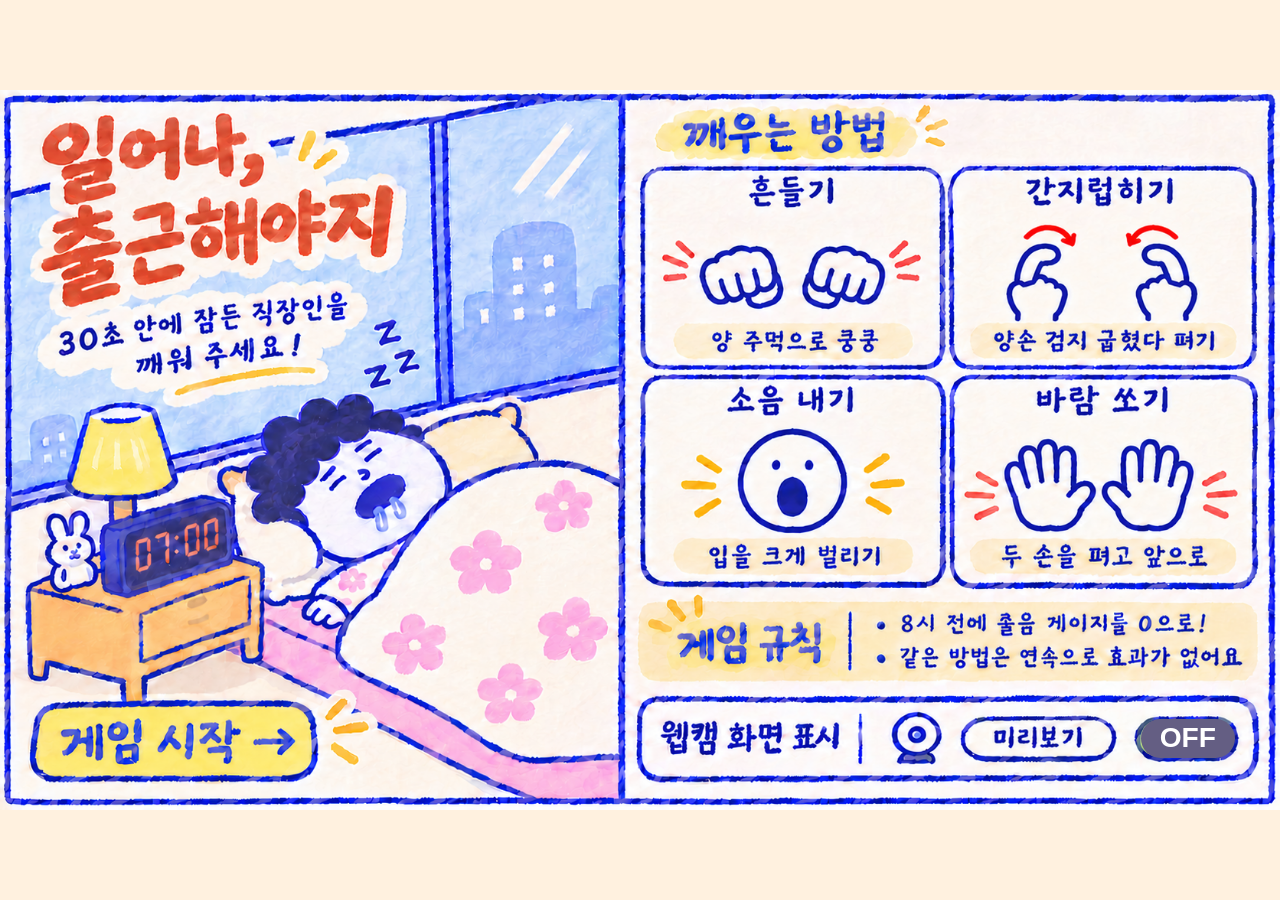
==== v2/index.html @ aff1f80b "Publish original at root and separate gouache v2 at /v2/" ====
<!doctype html>
<html lang="ko">
<head>
  <meta charset="utf-8">
  <meta name="viewport" content="width=device-width, initial-scale=1">
  <meta name="theme-color" content="#f7f3e9">
  <link rel="preload" href="fonts/Jua-Regular.ttf" as="font" type="font/ttf" crossorigin>
  <title>일어나, 출근해야지</title>
  <link rel="stylesheet" href="style.css?v=20261113-analog-audio1">
  <link rel="stylesheet" href="start-screen.css?v=20261113-analog-audio1">
  <link rel="stylesheet" href="game-screen.css?v=20261113-analog-audio1">
  <link rel="stylesheet" href="result-scene.css?v=20261113-analog-audio1">
  <link rel="stylesheet" href="analog-ui.css?v=gouache-fixes-1">
  <link rel="stylesheet" href="gouache-game.css?v=5">
  <link rel="preload" href="start-gouache.png?v=4" as="image">
  <link rel="preload" href="gouache-room-v2.png" as="image">
  <link rel="preload" href="gouache-bed.png" as="image">
  <link rel="preload" href="gouache-shallow.png" as="image">
  <link rel="preload" href="gouache-awake.png" as="image">
  <link rel="preload" href="gouache-tickle.png" as="image">
  <link rel="preload" href="gouache-empty.png" as="image">
  <link rel="preload" href="gouache-failure.png" as="image">
  <script src="motion-input.js?v=gouache-1" defer></script>
  <script src="room-effects.js?v=gouache-1" defer></script>
  <script src="camera-framing.js?v=20261113-analog-audio1" defer></script>
  <script src="window-camera.js?v=gouache-1" defer></script>
  <script src="shake-motion.js?v=20261113-analog-audio1" defer></script>
  <script src="tickle-motion.js?v=20261113-analog-audio1" defer></script>
  <script src="wind-motion.js?v=20261113-analog-audio1" defer></script>
  <script src="hand-motion.js?v=20261113-analog-audio1" defer></script>
  <script src="face-motion.js?v=20261113-analog-audio1" defer></script>
  <script src="game-audio.js?v=on-the-other-side-3" defer></script>
  <script src="script.js?v=gouache-effects-3" defer></script>
</head>
<body class="on-start">
  <div class="shell">
    <main>
      <section class="start-screen" id="start-screen" aria-labelledby="game-title">
        <img class="start-illustration" src="start-gouache.png?v=4" width="1672" height="941" alt="" aria-hidden="true">
        <div class="start-hero">
          <h1 id="game-title">일어나,<br><span>출근해야지</span></h1>
          <p class="intro">30초 안에 잠든 직장인을 깨워 주세요!</p>
          <button class="primary" id="start-button" type="button">게임 시작 <span aria-hidden="true">→</span></button>
        </div>

        <section class="start-guide" aria-labelledby="start-guide-title">
          <div class="guide-heading"><h2 id="start-guide-title">깨우는 방법</h2></div>
          <ul class="gesture-cards" id="gesture-guide"></ul>
          <section class="rules-panel" aria-labelledby="rules-title">
            <h2 id="rules-title">게임 규칙</h2>
            <ol class="start-rules">
              <li>8시 전에 졸음 게이지를 0으로!</li>
              <li>같은 방법은 연속으로 효과가 없어요.</li>
            </ol>
          </section>
          <div class="start-camera">
            <label class="start-camera-label" id="camera-toggle-label" for="camera-toggle">웹캠 화면 표시</label>
            <div class="start-camera-controls">
              <button class="preview-button" id="preview-button" type="button" aria-haspopup="dialog">미리보기</button>
              <label class="toggle-control" for="camera-toggle">
                <input type="checkbox" role="switch" id="camera-toggle" aria-labelledby="camera-toggle-label" checked>
                <span class="switch" aria-hidden="true"></span>
                <span id="camera-setting-state" aria-hidden="true">ON</span>
              </label>
            </div>
            <p class="start-camera-help" id="camera-help">ON이면 창문 밖에 내 모습이 나타나요. OFF여도 웹캠 연결과 모션 인식은 유지돼요.</p>
          </div>
          <p class="start-camera-status" id="start-camera-status" role="status" hidden></p>
        </section>

        <dialog class="start-preview" id="start-preview" aria-labelledby="start-preview-title">
          <h2 id="start-preview-title">웹캠 미리보기</h2>
          <div class="start-preview-window" aria-hidden="true">
            <div class="start-preview-room" id="start-preview-room"></div>
          </div>
          <p class="start-camera-status" id="preview-camera-status" role="status"></p>
          <form method="dialog"><button class="preview-button" type="submit" autofocus>닫기</button></form>
        </dialog>
      </section>

      <section class="play-screen" id="play-screen" aria-label="게임 화면" tabindex="-1" hidden>
        <div class="repeat-popup" id="repeat-popup" role="status" aria-live="polite" hidden>
          <p>같은 방법을 연속으로 쓰면 효과가 없어요. 다른 방법으로 깨워주세요.</p>
        </div>
        <div class="room-viewport">
        <div class="game-room" id="game-room" role="group" aria-label="아침의 자취방과 이불 속에 잠든 캐릭터">
          <div class="room-art room-backdrop" aria-hidden="true"></div>
          <div class="room-window" id="game-window" aria-hidden="true">
            <canvas class="window-camera" id="window-camera" width="800" height="500"></canvas>
          </div>
          <div class="room-sleep" aria-hidden="true">
            <span style="--x: 13.6%; --y: 47.3%; --angle: -17deg; --delay: 0s">Z</span>
            <span style="--x: 15.1%; --y: 44.9%; --angle: 15deg; --delay: -0.8s">Z</span>
            <span style="--x: 13.45%; --y: 42.4%; --angle: -13deg; --delay: -1.6s">Z</span>
          </div>
          <div class="quake-layer quake-table" aria-hidden="true"><div class="room-art"></div></div>
          <div class="quake-layer quake-floor" aria-hidden="true"><div class="room-art"></div></div>
          <div class="room-art quake-object quake-bed" aria-hidden="true">
            <div class="room-art face-art sleep-face" id="sleep-face" data-expression="deep"></div>
            <div class="room-art face-art tickle-face"></div>
            <div class="room-art face-art failure-face"></div>
          </div>
          <div class="room-art victory-bed" aria-hidden="true"></div>
          <div class="shelf-shadow" aria-hidden="true"></div>
          <div class="room-art quake-object quake-shelf" aria-hidden="true"></div>
          <div class="shake-lines" aria-hidden="true">
            <span style="--x: 28.8%; --y: 48.3%; --angle: 126deg"></span>
            <span style="--x: 50.3%; --y: 73%; --angle: 193deg"></span>
            <span class="shelf-mark" style="--x: 70.2%; --y: 47%; --angle: 12deg"></span>
            <span class="shelf-mark" style="--x: 89.7%; --y: 40.5%; --angle: 147deg"></span>
            <span style="--x: 81%; --y: 79%; --angle: 195deg"></span>
          </div>
          <canvas class="room-effects" id="room-effects" width="1586" height="992" aria-hidden="true"></canvas>
          <div class="victory-shadow" aria-hidden="true"></div>
          <img class="victory-pose" src="gouache-victory.png" alt="" aria-hidden="true">
          <div class="room-clock" aria-label="게임 속 시각"><time id="game-clock" datetime="07:00">07:00</time></div>
          <p class="game-camera-status" id="game-camera-status" role="status" hidden></p>
          <section class="round-result" id="result-screen" aria-labelledby="result-title" hidden>
            <span class="result-stamp" id="result-stamp" aria-hidden="true"></span>
            <span class="result-eyebrow" id="result-eyebrow"></span>
            <h2 id="result-title" tabindex="-1"></h2>
            <p id="result-message"></p>
            <div class="result-actions"><button id="result-replay-button" type="button">다시 도전하기 <span aria-hidden="true">↗</span></button><button id="restart-button" type="button">시작 화면으로</button></div>
          </section>
          <div class="scene-overlay" id="countdown-overlay" hidden>
            <span>곧 시작합니다</span>
            <strong id="countdown" role="status">3</strong>
          </div>
        </div>

        </div>
        <div class="game-controls">
          <div class="sleep-control">
            <div class="sleep-heading"><label for="sleep-meter"><span class="sleep-symbol" aria-hidden="true">Zz</span> 졸음 게이지</label><strong id="sleep-value">100 / 100</strong></div>
            <progress id="sleep-meter" max="100" value="100"></progress>
            <div class="sleep-scale" aria-hidden="true"><span>완전히 깸</span><span>아직 꿈나라</span></div>
            <p id="feedback" class="feedback" role="status"></p>
          </div>
          <div class="attack-buttons" id="test-buttons" role="group" aria-label="깨우기 공격"></div>
          <div class="game-actions">
            <button id="sound-button" type="button" aria-pressed="true" aria-label="게임 소리"><span aria-hidden="true">♫</span> SOUND <strong id="sound-state">ON</strong></button>
            <button id="replay-button" type="button"><span aria-hidden="true">↻</span> 다시 하기</button>
            <button id="back-button" type="button"><span aria-hidden="true">←</span> 돌아가기</button>
          </div>
        </div>
      </section>
    </main>
  </div>
</body>
</html>
---- v2/style.css ----
@font-face { font-family: 'Jua'; src: url('fonts/Jua-Regular.ttf') format('truetype'); font-style: normal; font-weight: 400; font-display: swap; }
:root {
  color-scheme: light;
  font-family: "Malgun Gothic", "Apple SD Gothic Neo", sans-serif;
  color: #222856;
  background: #f8f4eb;
  --ink: #303463;
  --blue: #343887;
  --muted: #545a76;
  --line: #ddd8ce;
  --paper: #fffcf6;
  --yellow: #ffda75;
}

* { box-sizing: border-box; }
[hidden] { display: none !important; }

body {
  margin: 0;
  min-width: 280px;
  min-height: 100vh;
  background: radial-gradient(ellipse at top right, #eee9ff, transparent 56%);
}

button, input { font: inherit; }
button { cursor: pointer; }
button:disabled { cursor: default; }
:focus-visible { outline: 3px solid #5266cc; outline-offset: 4px; }

.shell {
  width: min(1320px, calc(100% - 88px));
  margin-inline: auto;
  padding-bottom: 48px;
}
.shell > main { min-width: 0; }

h1, h2, h3, p { margin: 0; }
.intro {
  margin-top: 20px;
  color: var(--muted);
  font-size: 16px;
  line-height: 1.7;
  word-break: keep-all;
}

.gesture-icon { font-size: 19px; line-height: 1.15; }

.toggle-control { position: relative; display: flex; align-items: center; gap: 8px; cursor: pointer; font: 700 12px ui-monospace, monospace; }
.toggle-control input { position: absolute; width: 1px; height: 1px; opacity: 0; }
.switch { width: 40px; height: 24px; background: #dedbe9; border: 1px solid #b8b3c7; border-radius: 20px; padding: 3px; }
.switch::after { content: ""; display: block; width: 16px; height: 16px; border-radius: 50%; background: white; box-shadow: 0 1px 2px #22285635; }
input:checked + .switch { background: var(--blue); border-color: var(--blue); }
input:checked + .switch::after { transform: translateX(16px); }
input:focus-visible + .switch { outline: 3px solid #5266cc; outline-offset: 3px; }
#camera-setting-state { min-width: 3ch; }

.primary {
  display: flex;
  justify-content: space-between;
  align-items: center;
  width: 100%;
  min-height: 57px;
  margin-top: 18px;
  padding: 10px 20px;
  border: 1px solid #c99d3d;
  border-radius: 12px;
  background: var(--yellow);
  color: var(--ink);
  box-shadow: 0 3px 0 #d3ac55;
  text-align: left;
  font-size: 16px;
  font-weight: 800;
}
.primary span { font-size: 23px; }
.primary:hover { background: #ffe39a; }
.primary:active { transform: translateY(2px); box-shadow: 0 1px 0 #d3ac55; }

.scene-overlay {
  position: absolute;
  inset: 0;
  display: grid;
  place-content: center;
  justify-items: center;
  background: #252859ba;
  color: white;
  font-size: 15px;
  font-weight: 700;
}
.scene-overlay strong { color: #ffe097; font: 800 clamp(75px, 10vw, 136px)/1.04 ui-monospace, monospace; }
.sleep-heading { display: flex; justify-content: space-between; gap: 10px; margin-top: 23px; font-size: 14px; font-weight: 700; }
.sleep-heading strong { color: var(--blue); font-variant-numeric: tabular-nums; }
progress { display: block; width: 100%; height: 12px; margin-top: 9px; border: 0; border-radius: 10px; overflow: hidden; appearance: none; background: #e7e2f4; }
progress::-webkit-progress-bar { background: #e7e2f4; }
progress::-webkit-progress-value { background: var(--blue); border-radius: 10px; }
progress::-moz-progress-bar { background: var(--blue); border-radius: 10px; }
.feedback { margin-top: 9px; min-height: 1.5em; color: var(--muted); font-size: 13px; line-height: 1.5; }
---- v2/start-screen.css ----
/* A warm morning room: cream walls, blue glass and a small gingham accent. */
.on-start { background: linear-gradient(155deg, #e6effd 0%, #edf3fc 35%, #f9eadc 66%, #f8e2ce 100%); }
.on-start::before { content: ""; position: fixed; inset: 0; pointer-events: none; background: repeating-linear-gradient(0deg, transparent 0 89px, #34388706 90px), linear-gradient(115deg, transparent 38%, #ffffff55 38.1%, #ffffff55 41%, transparent 41.1%); }
.on-start .shell { position: relative; width: min(1740px, calc(100% - 96px)); min-height: 100svh; display: grid; align-items: center; padding: 32px 0; }
.start-screen { --guide-art-height: clamp(80px, 6.7vw, 122px); display: grid; grid-template-columns: minmax(0, 0.93fr) minmax(0, 1.07fr); gap: clamp(36px, 5vw, 100px); align-items: center; }
.start-hero { position: relative; padding: 12px 0; }
.hero-eyebrow { display: inline-flex; align-items: center; gap: 9px; margin-bottom: 20px; color: #343887; font-size: clamp(16px, 1.2vw, 22px); font-weight: 700; }
.hero-eyebrow span { font-size: 28px; color: #ca624b; }
.start-hero h1 { font-family: 'Jua', sans-serif; font-size: clamp(66px, 6.8vw, 128px); font-weight: 400; letter-spacing: -0.045em; line-height: 1.04; color: #343887; text-shadow: 0 4px 0 #fffcf6; }
.start-hero h1 span { color: #bd503c; }
.start-hero .intro { margin-top: 24px; max-width: 650px; color: #444969; font-size: clamp(17px, 1.18vw, 22px); line-height: 1.65; letter-spacing: -0.04em; }
.hero-clock-scene { position: relative; max-width: 590px; margin: 34px 8px 26px; padding: 15px 12px 25px; }
.hero-clock-scene::after { content: ''; position: absolute; z-index: -1; left: -8%; right: -5%; bottom: -3px; height: 42%; border-radius: 50%; background: repeating-linear-gradient(0deg, #f8c6cd60 0 22px, transparent 22px 44px), repeating-linear-gradient(90deg, #f5b4c560 0 22px, #fff2e5a0 22px 44px); transform: rotate(-4deg); }
.hero-clock { position: relative; padding: 20px 24px 10px; border: 3px solid #292e68; border-radius: 28px 31px 25px 25px; background: #494d93; box-shadow: 8px 10px 0 #2f336c, 17px 20px 0 #34388715; transform: rotate(-4deg); }
.hero-clock::before, .hero-clock::after { content: ''; position: absolute; bottom: -20px; width: 34px; height: 15px; background: #343887; border-radius: 0 0 6px 6px; }
.hero-clock::before { left: 35px; }.hero-clock::after { right: 35px; }
.clock-display { display: flex; justify-content: center; align-items: baseline; gap: 14px; padding: 9px 12px; border-radius: 13px; background: #232950; border: 2px solid #777ab1; box-shadow: inset 0 4px 8px #0003; }
.clock-display strong { font-family: Consolas, 'Courier New', monospace; font-weight: 700; font-size: clamp(68px, 7.8vw, 140px); line-height: 1.12; letter-spacing: -0.075em; color: #ffc18f; text-shadow: 0 0 18px #ffaf6b40; }
.clock-am { color: #f6c5a2; font-size: 15px; font-weight: 700; }.clock-brand { display: block; padding: 9px 0 0; text-align: center; color: #e1e4ff; font-size: 12px; letter-spacing: 0.15em; }
.clock-sticker { position: absolute; z-index: 1; right: -15px; top: -27px; padding: 9px 15px; border: 2px solid #343887; border-radius: 8px; background: #ffe2a3; color: #343887; font-size: 15px; transform: rotate(10deg); box-shadow: 3px 3px 0 #343887; }.clock-sticker b { font-family: 'Jua', sans-serif; font-size: 27px; font-weight: 400; }
.start-hero .primary { max-width: 590px; margin-top: 14px; min-height: 68px; padding: 12px 26px; border: 2px solid #292e68; border-radius: 18px; background: #343887; color: #fff7e9; box-shadow: 0 6px 0 #252957; font-family: 'Jua', sans-serif; font-size: 29px; font-weight: 400; }.start-hero .primary:hover { background: #454ba0; }.start-hero .primary:active { box-shadow: 0 2px 0 #252957; }.start-hero .primary span { font-family: sans-serif; font-size: 31px; }
.start-play-hint { max-width: 590px; margin-top: 17px; text-align: center; color: #5c607b; font-size: 14px; }
.guide-heading { display: flex; align-items: end; justify-content: space-between; margin-bottom: 18px; gap: 12px; }.section-kicker { font-size: 15px; color: #646983; }.guide-heading h2 { margin-top: 5px; font: 400 clamp(28px, 2.2vw, 40px)/1.15 'Jua', sans-serif; color: #343887; }.guide-count { white-space: nowrap; padding-bottom: 3px; color: #646983; font-size: 14px; }
.gesture-cards { display: grid; grid-template-columns: repeat(2, minmax(0, 1fr)); gap: 14px; padding: 0; margin: 0; list-style: none; }
.gesture-cards li { position: relative; padding: 13px 18px 18px; background: #fffaf1ee; border: 1.5px solid #bec4df; border-radius: 22px; box-shadow: 0 4px 0 #34388712; text-align: center; }
.gesture-cards li:nth-child(2) { background: #fce8edee; }.gesture-cards li:nth-child(3) { background: #fff0d9ee; }.gesture-cards li:nth-child(4) { background: #e4eefbee; }
.gesture-meta { display: flex; justify-content: space-between; align-items: center; color: #777d99; font-size: 13px; font-weight: 700; }.gesture-duration { border: 1px solid #a5aecb; border-radius: 20px; padding: 2px 10px; color: #343887; font-size: 14px; background: #ffffff60; }
.gesture-cards h3 { margin-top: 2px; font: 400 clamp(23px, 1.65vw, 31px)/1.2 'Jua', sans-serif; color: #343887; }
.gesture-cards p { margin-top: 7px; color: #454c6d; font-size: clamp(16px, 1.05vw, 20px); line-height: 1.45; letter-spacing: -0.04em; word-break: keep-all; }
/* Transparent PNGs; no contrasting rectangle behind the person. */
.gesture-art { width: min(100%, calc(var(--guide-art-height) * 1.31)); height: var(--guide-art-height); margin-inline: auto; background-repeat: no-repeat; background-color: transparent; }
.gesture-art-shake { background-image: url('guide-shake.png'); background-size: auto 136%; background-position: center; }
.gesture-art-tickle { background-image: url('guide-tickle.png'); background-size: auto calc(var(--guide-art-height) * 2.90); background-position: calc(50% - var(--guide-art-height) * 0.662) calc(var(--guide-art-height) * -0.361); }
.gesture-art-noise { background-image: url('guide-noise.png'); background-size: auto calc(var(--guide-art-height) * 3.03); background-position: calc(50% + var(--guide-art-height) * 0.689) calc(var(--guide-art-height) * -1.744); }
.gesture-art-wind { background-image: url('guide-wind-palms.png'); background-size: auto 128%; background-position: center; }
.rules-panel { margin-top: 20px; padding: 18px 22px; border: 1.5px solid #c8bba9; border-radius: 19px; background: #fff8e9d9; }
.rules-panel h2 { font: 400 clamp(22px, 1.5vw, 28px)/1.2 'Jua', sans-serif; color: #343887; }
.start-rules { display: grid; gap: 9px; margin: 14px 0 0; padding: 0; counter-reset: rule; list-style: none; color: #535770; font-size: clamp(16px, 1.05vw, 20px); line-height: 1.4; word-break: keep-all; }
.start-rules li { display: flex; align-items: baseline; gap: 10px; counter-increment: rule; }.start-rules li::before { content: counter(rule); display: grid; place-items: center; flex-shrink: 0; width: 24px; height: 24px; border-radius: 50%; background: #343887; color: #fff9ee; font: 400 17px/1 'Jua', sans-serif; }.start-rules strong { color: #343887; }
.start-camera { display: flex; flex-wrap: wrap; align-items: center; justify-content: space-between; gap: 7px; margin-top: 16px; padding: 0 4px; }.start-camera-label { font-size: 14px; font-weight: 700; cursor: pointer; }.start-camera-controls { display: flex; align-items: center; gap: 13px; }.start-camera-help { flex-basis: 100%; color: #5c607a; font-size: 13px; line-height: 1.5; word-break: keep-all; }.start-camera-status { margin: 5px 4px 0; color: #5c607a; font-size: 13px; line-height: 1.4; }
.preview-button { min-height: 31px; padding: 4px 12px; border: 1px solid #aeb5d1; border-radius: 8px; background: #fffaf18c; color: #343887; font-size: 13px; font-weight: 700; }.preview-button:hover { background: #fffaf1; }
.start-preview { width: min(720px, calc(100% - 32px)); max-height: calc(100% - 32px); padding: 24px; border: 2px solid #343887; border-radius: 22px; background: var(--paper); color: var(--ink); box-shadow: 0 14px 55px #181b4850; }.start-preview::backdrop { background: #20264e85; }.start-preview h2 { font: 400 28px 'Jua', sans-serif; }.start-preview-window { aspect-ratio: 2.35; overflow: hidden; margin-top: 14px; border-radius: 12px; }.start-preview-room { position: relative; aspect-ratio: 1586 / 992; background: url('game-room-backdrop.webp') center / 100% 100% no-repeat; }.start-preview .start-camera-status { min-height: 1.5em; margin-bottom: 12px; }.start-preview form { text-align: right; }
@media (min-width: 901px) and (max-height: 850px) {
 .on-start .shell { padding: 18px 0; width: calc(100% - 72px); }.start-screen { --guide-art-height: 70px; gap: 40px; }.hero-eyebrow { margin-bottom: 12px; }.start-hero h1 { font-size: clamp(64px, 6.5vw, 94px); }.start-hero .intro { margin-top: 16px; font-size: 17px; }.hero-clock-scene { max-width: 470px; margin: 25px 8px 19px; padding-top: 10px; }.clock-display strong { font-size: 88px; }.hero-clock { padding: 15px 19px 8px; }.start-hero .primary { min-height: 57px; font-size: 25px; }.start-play-hint { margin-top: 14px; }.gesture-cards { gap: 11px; }.gesture-cards li { padding: 10px 14px 13px; }.gesture-cards p { font-size: 16px; margin-top: 5px; }.guide-heading { margin-bottom: 12px; }.rules-panel { margin-top: 14px; padding: 13px 18px; }.start-rules { gap: 6px; margin-top: 9px; font-size: 16px; }.start-camera { margin-top: 12px; }
}
@media (max-width: 900px) {
 .on-start .shell { width: min(650px, calc(100% - 36px)); padding: 30px 0; }.start-screen { grid-template-columns: 1fr; gap: 38px; --guide-art-height: 95px; }.start-hero { text-align: center; }.start-hero h1 { font-size: clamp(61px, 11vw, 92px); }.start-hero .intro { font-size: 16px; }.hero-clock-scene { margin: 32px auto 25px; max-width: 480px; }.clock-display strong { font-size: clamp(68px, 14vw, 105px); }.start-hero .primary { margin-inline: auto; }.start-play-hint { margin-inline: auto; }.gesture-cards li { padding: 11px 10px 15px; }.gesture-cards p { font-size: 16px; }.guide-heading h2 { font-size: 29px; }.rules-panel { padding: 18px 15px; }.start-rules { font-size: 16px; }
}
---- v2/game-screen.css ----
.in-game {
  background: linear-gradient(140deg, #e8effb, #f7eadb 75%);
}

.in-game .shell {
  display: grid;
  align-items: center;
  width: min(calc(100% - 32px), max(700px, calc((100dvh - 260px) * 1.6)));
  min-height: 100dvh;
  padding-block: 12px;
}

.play-screen:focus { outline: none; }

.game-room {
  --room-image: url("game-room-backdrop.webp");
  --shelf-forward: 6.2%;
  position: relative;
  isolation: isolate;
  overflow: hidden;
  container-type: inline-size;
  aspect-ratio: 1586 / 992;
  border-radius: 24px 24px 0 0;
  background: #d6e3f9;
  box-shadow: 0 8px 30px #31275723;
}
.room-art, .room-window, .window-camera, .room-sleep, .shelf-shadow,
.quake-layer, .shake-lines, .room-effects { position: absolute; inset: 0; pointer-events: none; }
.room-art { background: var(--room-image) center / 100% 100% no-repeat; }
.room-effects { width: 100%; height: 100%; }

/* The camera is painted inside the two glass panes, behind the furniture. */
.window-camera { width: 100%; height: 100%; }

.room-sleep span {
  position: absolute;
  left: var(--x);
  top: var(--y);
  color: #444bb0;
  font: 900 1.85cqw/1 "Malgun Gothic", sans-serif;
  transform: rotate(var(--angle));
  animation: sleep-drift 3.2s ease-in-out var(--delay) infinite;
}

@keyframes sleep-drift {
  0%, 100% { translate: 0 0; opacity: 0.8; }
  50% { translate: 0.12cqw -0.34cqw; opacity: 1; }
}

/* These two outlines contain the objects themselves, including their painted edges. */
.quake-object { --room-image: url("game-room.webp"); }

.face-art {
  mask-image: radial-gradient(ellipse 5.65% 6.8% at 18.62% 59.2%, #000 76%, transparent 100%);
}
.sleep-face[data-expression="deep"] { display: none; }
.sleep-face[data-expression="shallow"] { --room-image: url("game-room-shallow.webp"); }
.sleep-face[data-expression="near-awake"] { --room-image: url("game-room-near-awake.webp"); }

.tickle-face {
  --room-image: url("game-room-tickle.webp");
  opacity: 0;
}
.is-tickled .tickle-face { animation: tickle-grin 1150ms ease-in-out both; }

@keyframes tickle-grin {
  0%, 100% { opacity: 0; transform: translateY(0); }
  12%, 42%, 68% { opacity: 1; transform: translateY(-0.1cqw); }
  28%, 56%, 84% { opacity: 1; transform: translateY(0); }
}

.quake-bed {
  --jolt: 1.46cqw;
  --tilt: 1.15deg;
  transform-origin: 30% 86%;
  clip-path: polygon(
    9.46% 63.91%, 9.27% 62.10%, 9.53% 60.18%, 9.46% 58.47%, 9.72% 57.46%,
    10.28% 56.96%, 11.23% 57.16%, 12.24% 56.55%, 12.30% 55.44%, 12.68% 54.64%,
    13.44% 54.23%, 13.50% 53.63%, 13.82% 52.82%, 14.32% 52.32%, 15.21% 52.12%,
    15.46% 51.21%, 16.03% 50.60%, 16.78% 50.50%, 17.41% 50.81%, 17.73% 50.40%,
    18.30% 50.10%, 19.05% 50.10%, 19.62% 50.50%, 20.00% 51.21%, 20.00% 51.71%,
    20.37% 51.91%, 20.42% 52.42%, 21.39% 52.42%, 21.77% 52.62%, 21.96% 52.92%, 22.59% 53.23%,
    23.28% 52.92%, 25.99% 52.02%, 27.63% 51.51%, 28.01% 51.11%, 28.52% 51.21%,
    28.90% 51.61%, 29.15% 52.52%, 29.15% 53.73%, 29.65% 55.04%, 30.79% 55.65%,
    31.67% 55.54%, 33.38% 55.75%, 35.08% 56.25%, 36.97% 57.46%, 38.36% 58.47%,
    40.00% 59.58%, 41.51% 60.89%, 42.97% 62.90%, 43.72% 64.11%, 45.05% 65.93%,
    46.44% 68.15%, 47.57% 70.56%, 49.02% 71.57%, 49.53% 72.28%, 49.53% 77.12%,
    49.40% 78.43%, 47.19% 80.04%, 42.90% 82.86%, 38.55% 85.58%, 35.14% 88.10%,
    32.62% 89.92%, 31.17% 91.13%, 30.22% 91.33%, 28.20% 90.63%, 24.48% 88.51%,
    20.88% 86.59%, 17.54% 84.78%, 15.14% 83.37%, 15.08% 75.60%, 15.52% 72.98%,
    15.33% 72.08%, 14.64% 71.57%, 14.64% 65.32%, 14.13% 64.52%, 13.50% 64.11%,
    11.86% 64.31%, 9.46% 65.12%
  );
}
.quake-shelf {
  --jolt: -1.25cqw;
  --tilt: -1.35deg;
  translate: 0 var(--shelf-forward);
  transform-origin: 85% 66%;
  clip-path: polygon(evenodd,
    71.61% 63.10%, 71.55% 58.97%, 71.86% 58.47%, 72.62% 58.27%, 72.68% 56.96%,
    72.05% 56.85%, 71.80% 56.45%, 71.86% 55.04%, 72.30% 52.82%, 72.49% 50.91%,
    72.87% 49.60%, 73.44% 48.79%, 73.69% 46.17%, 74.01% 44.96%, 74.51% 44.46%,
    75.02% 44.56%, 75.33% 44.96%, 81.20% 45.56%, 81.64% 45.36%, 82.08% 45.46%,
    82.46% 45.97%, 82.65% 46.88%, 82.65% 48.29%, 83.22% 51.21%, 83.60% 51.01%,
    83.53% 45.77%, 83.79% 45.26%, 85.87% 44.56%, 88.58% 44.86%, 90.35% 45.26%,
    90.66% 45.67%, 90.60% 51.01%, 91.10% 51.41%, 91.17% 53.43%, 91.42% 53.43%,
    91.80% 51.41%, 92.30% 50.60%, 93.19% 50.00%, 94.89% 50.10%, 96.09% 50.71%,
    96.59% 51.51%, 96.85% 52.62%, 96.78% 56.35%, 96.47% 59.38%, 96.91% 59.48%,
    97.22% 60.38%, 97.22% 61.29%, 97.67% 62.00%, 98.11% 63.81%, 98.30% 67.14%,
    98.30% 69.25%, 97.98% 70.16%, 97.10% 70.77%, 95.84% 71.07%, 94.89% 70.77%,
    94.32% 70.36%, 94.26% 69.05%, 93.00% 69.25%, 92.93% 70.36%, 92.62% 71.07%,
    91.99% 71.17%, 91.55% 70.46%, 91.61% 69.66%, 91.92% 68.65%, 91.48% 68.25%,
    90.60% 68.55%, 90.28% 69.25%, 89.78% 69.76%, 89.27% 69.76%, 88.90% 69.15%,
    88.96% 68.25%, 89.15% 67.94%, 88.83% 68.55%, 88.39% 68.95%, 83.15% 67.04%,
    83.03% 66.23%, 82.15% 65.83%, 82.08% 67.04%, 81.39% 67.14%, 81.01% 66.63%,
    81.01% 66.33%, 79.43% 66.63%, 77.48% 65.73%, 77.48% 64.92%, 76.53% 65.42%,
    75.02% 64.92%, 74.01% 64.42%, 73.82% 64.01%, 73.25% 63.91%, 71.61% 63.10%,
    91.10% 64.62%, 92.18% 65.22%, 92.12% 66.03%, 91.61% 65.73%, 91.10% 66.03%, 91.10% 64.62%,
    71.61% 63.10%, 93.12% 65.42%, 94.57% 64.62%, 94.45% 65.83%, 93.19% 66.43%, 93.12% 65.42%, 71.61% 63.10%
  );
}
.shelf-shadow {
  background:
    radial-gradient(ellipse 6.7% 1.35% at 77.6% calc(66.1% + var(--shelf-forward)), #78502555, transparent),
    radial-gradient(ellipse 4.5% 1.35% at 86.8% calc(68.25% + var(--shelf-forward)), #78502555, transparent),
    radial-gradient(ellipse 5.45% 1.4% at 93.6% calc(70.55% + var(--shelf-forward)), #78502550, transparent);
}

/* Floor-level shake patches never intersect the window. */
.quake-layer { visibility: hidden; }
.quake-table {
  mask-image: radial-gradient(ellipse 14% 18% at 72% 83%, #000 69%, transparent 100%), radial-gradient(ellipse 9% 13% at 94% 85%, #000 65%, transparent 100%);
  --jolt: 0.7cqw;
}
.quake-floor { mask-image: radial-gradient(ellipse 10% 13% at 56% 79%, #000 64%, transparent 100%); --jolt: -0.68cqw; }
.is-shaking .quake-layer { visibility: visible; }
.is-shaking .quake-object, .is-shaking .quake-layer .room-art { animation: room-jolt 600ms ease-out both; }

@keyframes room-jolt {
  0%, 100% { transform: translate(0); }
  12% { transform: translate(var(--jolt), -0.55cqw) rotate(var(--tilt, 0deg)); }
  25% { transform: translate(calc(-1 * var(--jolt)), 0.25cqw) rotate(calc(-1 * var(--tilt, 0deg))); }
  38% { transform: translate(calc(0.85 * var(--jolt)), -0.34cqw) rotate(calc(0.75 * var(--tilt, 0deg))); }
  51% { transform: translate(calc(-0.64 * var(--jolt)), 0.2cqw) rotate(calc(-0.55 * var(--tilt, 0deg))); }
  65% { transform: translateX(calc(0.47 * var(--jolt))); }
  79% { transform: translateX(calc(-0.31 * var(--jolt))); }
  90% { transform: translateX(calc(0.15 * var(--jolt))); }
}

.shake-lines .shelf-mark { --mark-offset: var(--shelf-forward); }
.shake-lines span {
  position: absolute;
  left: var(--x);
  top: calc(var(--y) + var(--mark-offset, 0%));
  width: 2.7cqw;
  height: 3.1cqw;
  color: #364795;
  opacity: 0;
  transform: rotate(var(--angle));
  filter: drop-shadow(0 0 0.12cqw #fff7e9);
}
.shake-lines span::before, .shake-lines span::after {
  content: "";
  position: absolute;
  inset: 0;
  border-left: max(1px, 0.26cqw) solid;
  border-radius: 50%;
}
.shake-lines span::after { inset: 0.5cqw 0 0.45cqw 0.68cqw; }
.is-shaking .shake-lines span { animation: shake-ink 600ms ease-out both; }

@keyframes shake-ink {
  0%, 100% { opacity: 0; }
  12%, 56% { opacity: 0.95; }
  38% { opacity: 0.72; }
}

.room-clock {
  position: absolute;
  top: 65.5%;
  left: 5.43%;
  width: 8.75%;
  height: 8.18%;
  display: grid;
  place-items: center;
  transform: skewY(-8deg);
  border-radius: 10%;
  background: #272945;
  color: #ff805e;
  font: 800 2.88cqw/1 ui-monospace, Consolas, monospace;
  letter-spacing: -0.09em;
  text-shadow: 0 0 0.5cqw #ff704a60;
}
.room-clock time { padding-right: 0.09em; }
.game-camera-status {
  position: absolute;
  top: 12px;
  right: 12px;
  max-width: min(80%, 420px);
  padding: 5px 9px;
  border-radius: 6px;
  background: #fffcf6ed;
  font-size: 12px;
  font-weight: 700;
  line-height: 1.5;
}

/* The controls share the room's ink, cream, pink and glass-blue palette. */
.game-controls {
  container-type: inline-size; position: relative; display: grid;
  grid-template-columns: minmax(165px, .85fr) minmax(0, 1.65fr) minmax(90px, .43fr);
  align-items: center; gap: clamp(12px, 1.6vw, 27px); padding: 18px clamp(16px, 1.8vw, 30px);
  border: 1px solid #b6bdd4; border-top: 2px solid #343887; border-radius: 0 0 24px 24px;
  background: #fffaf1; box-shadow: 0 12px 28px #30346314;
}
.game-controls .sleep-heading { margin: 0; align-items: center; gap: 8px; }
.sleep-heading label { display: flex; align-items: center; gap: 7px; font: 400 clamp(18px, 1.35vw, 25px)/1.2 'Jua', sans-serif; white-space: nowrap; }
.sleep-symbol { display: grid; place-items: center; width: 31px; height: 31px; border-radius: 50% 50% 35% 50%; background: #e0e7f8; color: #343887; font: 400 20px 'Jua', sans-serif; }
.game-controls .sleep-heading strong { color: #343887; font: 400 clamp(22px, 1.8vw, 33px)/1 'Jua', sans-serif; white-space: nowrap; }
.game-controls progress { height: 25px; margin-top: 14px; border: 1px solid #acb7d8; padding: 3px; border-radius: 30px; background: #e7ebf5; }
.game-controls progress::-webkit-progress-bar { background: #e7ebf5; border-radius: 30px; }
.game-controls progress::-webkit-progress-value { border-radius: 30px; background: linear-gradient(90deg, #8995d3, #454d9d); }
.game-controls progress::-moz-progress-bar { border-radius: 30px; background: linear-gradient(90deg, #8995d3, #454d9d); }
.sleep-scale { display: flex; justify-content: space-between; margin-top: 7px; color: #777e99; font-size: 12px; }
.game-controls .feedback { margin-top: 13px; min-height: 3em; font-size: clamp(12px, .9vw, 16px); color: #515978; }
.attack-buttons { --guide-art-height: clamp(44px, 4.5cqw, 65px); display: grid; grid-template-columns: repeat(2, minmax(0, 1fr)); gap: 10px; }
.attack-buttons button { display: flex; align-items: center; gap: 10px; min-height: 83px; padding: 10px; border: 1.5px solid #b6bdd4; border-radius: 16px; background: #f1ecdfff; color: #343887; text-align: left; box-shadow: 0 3px 0 #34388718; }
.attack-buttons button[data-gesture='tickle'] { background: #f9e5ec; }.attack-buttons button[data-gesture='noise'] { background: #fff0d9; }.attack-buttons button[data-gesture='wind'] { background: #e5eefb; }
.attack-buttons button > span { font: 400 clamp(19px, 1.35vw, 25px)/1.15 'Jua', sans-serif; }
.attack-buttons .gesture-art { width: calc(var(--guide-art-height) * 1.2); flex-shrink: 0; margin: 0; background-color: transparent; border-radius: 0; }
.attack-instruction { display: block; margin-top: 5px; font: 400 clamp(12px, .87vw, 16px)/1.4 'Malgun Gothic', sans-serif; letter-spacing: -.035em; word-break: keep-all; color: #505773; }
.attack-buttons button:hover:enabled:not(.is-active) { border-color: #343887; transform: translateY(-2px); box-shadow: 0 5px 0 #34388725; }
.attack-buttons button:active:enabled, .attack-buttons button.is-active { transform: translateY(2px); background: #cbd7f3; border-color: #343887; box-shadow: inset 0 0 0 1px #343887, 0 1px 0 #343887; }
.attack-buttons button:disabled:not(.is-active) { opacity: .55; }
.game-actions { display: grid; gap: 8px; }.game-actions button { min-height: 40px; padding: 6px 9px; border: 1px solid #bbc1d7; border-radius: 11px; background: transparent; color: #343887; font-size: clamp(12px, .9vw, 16px); font-weight: 700; white-space: nowrap; }.game-actions button:hover { background: #e8edf7; }.game-actions strong { color: inherit; }
#replay-button { background: #343887; border-color: #343887; color: #fffaf1; }#replay-button:hover { background: #474c9e; }
.repeat-popup { position: fixed; inset: 0; z-index: 100; display: grid; place-items: center; padding: 20px; background: #151b4b38; pointer-events: none; }
.repeat-popup p { width: min(680px, 100%); padding: clamp(24px, 3vw, 42px); border: 2px solid #343887; border-radius: 26px; background: #fffaf1; color: var(--ink); box-shadow: 0 8px 0 #34388735, 0 12px 45px #151b4b30; font: 400 clamp(22px, 2.2vw, 34px)/1.5 'Jua', sans-serif; text-align: center; word-break: keep-all; }
@media (min-width: 1500px) {
 .game-controls { grid-template-columns: minmax(230px, .9fr) minmax(0, 2.8fr) minmax(110px, .4fr); }
 .attack-buttons { grid-template-columns: repeat(4, minmax(0, 1fr)); --guide-art-height: 58px; }
 .attack-buttons button { flex-direction: column; justify-content: start; text-align: center; gap: 7px; padding: 10px 9px 13px; min-height: 166px; }
 .attack-buttons button > span { font-size: 23px; }.attack-instruction { font-size: 14px; }
 .sleep-heading { flex-wrap: wrap; }
}
@media (max-width: 690px) {
 .in-game .shell { width: calc(100% - 20px); padding-block: 10px; }
 .game-controls { grid-template-columns: 1fr; gap: 16px; padding: 16px 13px; }
 .game-controls .feedback { min-height: 1.5em; margin-top: 9px; }
 .game-controls .sleep-heading strong { font-size: 28px; }
 .attack-buttons { --guide-art-height: 43px; gap: 9px; }.attack-buttons button { min-height: 106px; flex-direction: column; text-align: center; padding: 9px 7px; gap: 3px; }.attack-buttons button > span { font-size: 21px; }.attack-instruction { font-size: 12px; }
 .game-actions { grid-template-columns: repeat(3, minmax(0, 1fr)); }
}

@media (prefers-reduced-motion: reduce) {
  .room-sleep span { animation: none; }
  .is-shaking .quake-object, .is-shaking .quake-layer .room-art { animation: none; }
  .is-shaking .shake-lines span { animation: none; opacity: 0.85; }
  .is-tickled .tickle-face { animation: none; opacity: 1; }
}
---- v2/result-scene.css ----
.quake-object.quake-bed, .room-sleep, .victory-bed, .failure-face,
.victory-pose, .victory-shadow { transition: opacity 430ms ease-in-out; }

.victory-bed, .failure-face, .victory-pose, .victory-shadow { opacity: 0; }
.victory-bed {
  --room-image: url("result-empty-bed.webp");
  /* The top edge follows the empty pillow, leaving the glass behind it visible. */
  clip-path: polygon(
    9.33% 65.20%, 9.33% 58.20%, 9.55% 57.25%, 10.15% 56.90%, 11% 57%,
    27.45% 51.55%, 28% 51.10%, 28.60% 51.05%, 29.15% 51.95%, 29.25% 53.65%, 29.95% 55.45%,
    31.65% 55.6%, 35.10% 56.25%, 38.36% 58.47%, 41.55% 60.89%, 43.75% 64.11%,
    46.50% 68.15%, 47.6% 70.56%, 49.6% 72.25%, 49.6% 77.25%, 49.45% 78.5%,
    42.9% 82.9%, 38.55% 85.6%, 35.14% 88.1%, 31.17% 91.2%, 30.2% 91.4%,
    24.48% 88.58%, 17.54% 84.85%, 15.08% 83.4%, 15.08% 75.6%, 15.55% 73%,
    14.66% 71.57%, 14.66% 65.32%, 13.50% 64.11%, 11.86% 64.31%
  );
}
.failure-face { --room-image: url("result-failure-face.webp"); }

.round-won .quake-object.quake-bed, .round-won .room-sleep { opacity: 0; }
.round-won .victory-bed, .round-won .victory-pose, .round-won .victory-shadow,
.round-lost .failure-face { opacity: 1; }

.victory-pose, .victory-shadow { position: absolute; pointer-events: none; }
.victory-pose {
  left: 43.5%;
  bottom: 8.3%;
  width: 29%;
  height: 65%;
  object-fit: contain;
  object-position: center bottom;
}
.victory-shadow {
  left: 48%;
  bottom: 10.3%;
  width: 19%;
  height: 4%;
  background: radial-gradient(ellipse, #71412055, transparent 73%);
}

.round-won .victory-pose { left: 31%; }.round-won .victory-shadow { left: 36%; }
.round-result {
 position: absolute; right: 3.5%; top: 18%; width: 43%; padding: clamp(20px, 3cqw, 44px);
 border: 2px solid #343887; border-radius: 26px; background: #fff8eaf5; color: #343887;
 box-shadow: 0 8px 0 #34388745, 0 24px 65px #272d5940;
 animation: result-dissolve 460ms ease-out 100ms both; text-align: center;
}
.result-stamp { display: grid; place-items: center; width: 6cqw; height: 6cqw; min-width: 44px; min-height: 44px; margin: -1cqw auto 1.3cqw; border-radius: 50%; background: #f5d199; color: #343887; font: 400 clamp(27px, 4cqw, 58px)/1 'Jua', sans-serif; transform: rotate(-9deg); }
.round-lost .result-stamp { background: #e7dff5; }.result-eyebrow { display: block; color: #6b6e85; font-size: clamp(13px, 1.5cqw, 21px); font-weight: 700; margin-bottom: 1.1cqw; }
.round-result h2 { font: 400 clamp(32px, 5.8cqw, 88px)/1.05 'Jua', sans-serif; letter-spacing: -.04em; word-break: keep-all; }.round-result h2:focus { outline: none; }
.round-lost .round-result h2 { color: #b95244; }
.round-result p { margin-top: .65em; color: #4e5476; font-size: clamp(16px, 2.25cqw, 32px); line-height: 1.4; word-break: keep-all; }
.result-actions { display: grid; gap: 10px; margin-top: 2.6cqw; }.round-result button { min-height: 43px; padding: .9cqw 1.4cqw; border: 0; border-radius: 13px; color: #343887; background: transparent; font-size: clamp(13px, 1.4cqw, 21px); font-weight: 700; }
#result-replay-button { background: #343887; color: #fffaf1; font: 400 clamp(18px, 2cqw, 29px)/1.2 'Jua', sans-serif; box-shadow: 0 4px 0 #22275d; }#result-replay-button span { margin-left: 12px; }#result-replay-button:hover { background: #464c9e; }#restart-button:hover { background: #3438870c; }

@keyframes result-dissolve { from { opacity: 0; } to { opacity: 1; } }

@media (max-width: 690px) {
 .round-result { right: 2%; top: 6%; width: 53%; padding: 12px 10px; border-radius: 16px; }
 .result-stamp { display: none; }.result-eyebrow { font-size: 10px; margin-bottom: 7px; }.round-result h2 { font-size: clamp(26px, 7cqw, 43px); }.round-result p { font-size: 13px; margin-top: 9px; }
 .result-actions { gap: 4px; margin-top: 12px; }.round-result button { min-height: 30px; padding: 5px; font-size: 11px; }#result-replay-button { font-size: 16px; }
 .round-won .victory-pose { left: 23%; }.round-won .victory-shadow { left: 28%; }
}

@media (prefers-reduced-motion: reduce) {
  .quake-object.quake-bed, .room-sleep, .victory-bed, .failure-face,
  .victory-pose, .victory-shadow { transition: none; }
  .round-result { animation: none; }
}
---- v2/analog-ui.css ----
/* 시안의 비율과 그림 속 버튼 위치에 실제 조작 영역을 맞춥니다. */
.on-start { background: #fff1df; }
.on-start::before { display: none; }
.on-start .shell { width: min(100%, calc(100dvh * 1672 / 941)); min-height: 100dvh; padding: 0; }
.start-screen { display: block; position: relative; }
.start-illustration { display: block; width: 100%; height: auto; }
.start-hero, .start-guide, .start-camera, .start-camera-controls { display: contents; }

/* 그림에 포함된 내용도 화면 읽기 프로그램에서 읽을 수 있습니다. */
.start-hero h1, .start-hero .intro, .guide-heading, .gesture-cards, .rules-panel,
.start-camera-help, #start-camera-status {
  position: absolute; width: 1px; height: 1px; padding: 0; margin: 0;
  overflow: hidden; clip-path: inset(50%); white-space: nowrap;
}
.start-hero .primary, .start-camera #preview-button, .start-camera-label, .start-camera .toggle-control {
  position: absolute; min-height: 0; margin: 0; padding: 0; border: 0;
  background: transparent; color: transparent; box-shadow: none;
}
.start-hero .primary { left: 2.4%; top: 84.8%; width: 22.5%; height: 11%; border-radius: 20% / 45%; }
.start-hero .primary:hover, .start-hero .primary:active { background: transparent; color: transparent; box-shadow: none; transform: none; }
.start-hero .primary:hover { outline: 3px solid #343887; outline-offset: 2px; }
.start-camera-label { left: 50.5%; top: 85.2%; width: 23%; height: 10%; }
.start-camera #preview-button { left: 75%; top: 86.9%; width: 12.2%; height: 6.3%; border-radius: 50px; }
.start-camera .toggle-control { left: 88.8%; top: 86.8%; width: 8%; height: 6.4%; border-radius: 50px; }
.start-camera .switch { display: none; }
.start-camera .toggle-control:has(input:focus-visible) { outline: 3px solid #5266cc; outline-offset: 3px; }
.start-camera .toggle-control:has(input:not(:checked)) #camera-setting-state {
  position: absolute; inset: 8% 4%; display: grid; place-items: center;
  min-width: 0; border-radius: 50px; background: #645e83; color: white;
  font: 700 clamp(8px, min(2.2vw, 4dvh), 40px)/1 sans-serif;
}

/* One shared room coordinate system keeps the webcam masks and moving furniture aligned. */
.in-game { background: #fff1df; }
.in-game .shell { width: min(100vw, calc(100dvh * 16 / 9)); padding: 0; min-height: 100dvh; }
.play-screen { container-type: inline-size; }
.room-viewport { overflow: hidden; aspect-ratio: 2.04; }
.game-room { height: 106%; aspect-ratio: auto; border-radius: 0; box-shadow: none; }
.game-controls {
  height: 7.23cqw; min-height: 0; grid-template-columns: 21% minmax(0, 1fr) 10.5%;
  gap: 1cqw; padding: .65cqw 1.3cqw; border: 0; border-top: 3px solid #444aa1;
  border-radius: 0; box-shadow: none; background: #fff4e3; color: #493d42;
}
.sleep-control { min-width: 0; }
.game-controls .sleep-heading { flex-wrap: nowrap; gap: .4cqw; }
.sleep-heading label { gap: 0; font-size: 1.65cqw; color: #493d42; }
.sleep-symbol, .sleep-scale { display: none; }
.game-controls .sleep-heading strong { padding: .15cqw .4cqw; font-size: 1.45cqw; color: #d35138; background: #ffebce; border: 1px solid #d6ad77; border-radius: 12px 8px; }
.game-controls progress { height: 1.7cqw; margin-top: .45cqw; padding: 0; border: 2px solid #404ba8; border-radius: 9px 12px 8px 11px; background: #e9e5f2; }
.game-controls progress::-webkit-progress-bar { background: #e9e5f2; border-radius: 0; }
.game-controls progress::-webkit-progress-value { border-radius: 0; background: repeating-linear-gradient(90deg, transparent 0 calc(10% - 2px), #404ba8 calc(10% - 2px) 10%), linear-gradient(#d3e1ff, #8599f1); }
.game-controls progress::-moz-progress-bar { border-radius: 0; background: repeating-linear-gradient(90deg, transparent 0 calc(10% - 2px), #404ba8 calc(10% - 2px) 10%), linear-gradient(#d3e1ff, #8599f1); }
.game-controls .feedback { margin-top: .35cqw; min-height: 0; height: 2.25em; overflow: hidden; font-size: .87cqw; line-height: 1.15; color: #59494b; }
.attack-buttons { grid-template-columns: repeat(4, minmax(0, 1fr)); gap: .55cqw; --guide-art-height: 3.4cqw; }
.attack-buttons button {
  position: relative; flex-direction: row; justify-content: start; text-align: left;
  min-width: 0; min-height: 0; height: 5.55cqw; gap: .3cqw; padding: .45cqw;
  border: 1.5px solid #b69c99; border-radius: 17px 20px 14px 18px;
  background: #ffead5; box-shadow: 0 2px 0 #696aaf; color: #493d42;
}
.attack-buttons button::after { content: attr(data-duration); position: absolute; right: .5cqw; top: .3cqw; padding: .12cqw .35cqw; background: #ffc8a7; color: #b64a37; border-radius: 42% 35%; font: 400 1.05cqw 'Jua', sans-serif; }
.attack-buttons button > span { align-self: stretch; padding-top: .15cqw; font-size: 1.45cqw; line-height: 1.15; min-width: 0; }
.attack-buttons button[data-gesture='tickle'] > span { font-size: 1.3cqw; }
.attack-buttons .gesture-art { width: 3.2cqw; margin-top: .75cqw; }
.attack-instruction { margin-top: .7cqw; font: 400 1.02cqw/1.2 'Jua', sans-serif; color: #59494b; letter-spacing: -.04em; }
.attack-buttons button[data-gesture='tickle'] { background: #ffeddf; }
.attack-buttons button[data-gesture='noise'] { background: #ffe2e9; }
.attack-buttons button[data-gesture='wind'] { background: #e4edff; }
.attack-buttons button.is-active { background: #ffce81; border-color: #bc654a; }
.game-actions { gap: .2cqw; border-left: 2px solid #9690a4; padding-left: .65cqw; }
.game-actions button, #replay-button { min-height: 0; padding: .2cqw 0; border: 0; border-radius: 0; border-bottom: 1px solid #bea99e; font: 400 1.05cqw 'Jua', sans-serif; background: transparent; color: #493d42; }
.game-actions strong { color: #d65335; }
#replay-button:hover, .game-actions button:hover { background: #ffdfae; }

.round-result { border: 3px solid #42489c; border-radius: 6% 4% 5% 3%; background: repeating-linear-gradient(0deg, transparent 0 34px, #c7b8a32b 35px 36px), #fff4df; box-shadow: 6px 9px 0 #473d6b45, 0 15px 65px #392e4b38; }
.round-result::before { content: ''; position: absolute; top: -1.1cqw; left: 30%; width: 40%; height: 2.2cqw; transform: rotate(-4deg); background: repeating-linear-gradient(90deg, #ffffff44 0 10px, transparent 10px 20px), repeating-linear-gradient(0deg, #ffffff44 0 10px, transparent 10px 20px), #e9a8b9; opacity: .95; }
.round-result h2 { color: #db6445; text-shadow: 2px 3px #ffdfaa; }
.round-result p { color: #51404a; font-family: 'Jua', sans-serif; }
.result-stamp { background: transparent; color: #e8a644; }
.result-eyebrow { color: #77616a; }
#result-replay-button { background: #ffcc84; color: #563c43; box-shadow: 0 4px #c87b58; border: 2px solid #b87054; border-radius: 14px 19px 12px 17px; }
#result-replay-button:hover { background: #ffdb9e; }

@media (max-width: 900px) {
  .in-game .shell { width: 100%; }
  .game-controls { height: auto; grid-template-columns: 1fr; padding: 14px; gap: 12px; }
  .sleep-heading label { font-size: 23px; }.game-controls .sleep-heading strong { font-size: 22px; }
  .game-controls progress { height: 24px; margin-top: 8px; }.game-controls .feedback { font-size: 13px; height: 2.3em; }
  .attack-buttons { grid-template-columns: repeat(2, minmax(0, 1fr)); gap: 10px; --guide-art-height: 48px; }
  .attack-buttons button { height: 100px; padding: 8px; gap: 8px; }
  .attack-buttons button > span, .attack-buttons button[data-gesture='tickle'] > span { font-size: 21px; padding-top: 14px; }
  .attack-buttons .gesture-art { width: 47px; }.attack-buttons button::after { font-size: 13px; top: 4px; right: 7px; }
  .attack-instruction { font-size: 13px; margin-top: 8px; }
  .game-actions { grid-template-columns: repeat(3, 1fr); border: 0; padding: 0; }
  .game-actions button, #replay-button { font-size: 15px; padding: 8px; }
}

.room-clock { font-family: "Courier New", monospace; font-weight: 700; letter-spacing: -.08em; }
---- v2/gouache-game.css ----
/* All moving sprites use the same room coordinates. */
.in-game .shell { width: min(100%, calc((100dvh - 4px) * 16 / 9)); }
.game-room { height: 100%; --room-image: url('gouache-room-v2.png'); --shelf-forward: 0%; }
.room-backdrop { --room-image: url('gouache-room-v2.png'); }
.quake-bed, .victory-bed { inset: 45% auto auto 18%; width: 38%; height: 48%; clip-path: none; transform-origin: 50% 90%; --jolt: 1cqw; --tilt: 1.25deg; --hop: .6cqw; }
.quake-bed { --room-image: url('gouache-bed.png'); }
.victory-bed { --room-image: url('gouache-empty.png'); }
.face-art { mask-image: radial-gradient(ellipse 13% 16% at 32% 28%, black 88%, transparent 100%); }
.sleep-face[data-expression='shallow'] { --room-image: url('gouache-shallow.png'); }
.sleep-face[data-expression='near-awake'] { --room-image: url('gouache-awake.png'); }
.tickle-face { --room-image: url('gouache-tickle.png'); }
.failure-face { --room-image: url('gouache-failure.png'); }
.quake-shelf { inset: 39% auto auto 70%; width: 29%; height: 36%; clip-path: none; translate: none; --room-image: url('gouache-shelf.png'); --jolt: -.85cqw; --tilt: -1.6deg; --hop: .38cqw; transform-origin: 50% 95%; }
.quake-table { inset: 65% auto auto 49%; width: 36%; height: 34%; mask-image: none; visibility: visible; --room-image: url('gouache-table.png'); --jolt: .9cqw; --tilt: 1.1deg; --hop: .38cqw; }
.quake-floor, .shelf-shadow { display: none; }
.room-clock { left: 8%; top: 64.6%; width: 8%; height: 7.8%; font-size: 2.8cqw; font-weight: 900; color: #dc4c2c; background: transparent; transform: skewY(-13deg); text-shadow: none; -webkit-text-stroke: .045cqw currentColor; }
.room-sleep span { margin: 0; }
.room-sleep span:nth-child(1) { left: 28%; top: 43%; }
.room-sleep span:nth-child(2) { left: 29.5%; top: 39.5%; }
.room-sleep span:nth-child(3) { left: 28%; top: 36%; }
.shake-lines span { width: 4.3cqw; height: 5cqw; color: #182caf; filter: drop-shadow(3px 0 #ffcf37) drop-shadow(-2px 0 #fff5d9); }
.shake-lines span::before, .shake-lines span::after { border-left-width: .5cqw; }
.shake-lines span:nth-child(1) { left: 37%; top: 53%; }
.shake-lines span:nth-child(2) { left: 26%; top: 86%; }
.shake-lines span:nth-child(3) { left: 69%; top: 39%; }
.shake-lines span:nth-child(4) { left: 94%; top: 41%; }
.shake-lines span:nth-child(5) { left: 77%; top: 80%; }
.quake-bed::after { content: ''; position: absolute; inset: 0; opacity: 0; background: url('gouache-tickle-marks.png') center / 100% 100% no-repeat; pointer-events: none; }
.is-tickled .quake-bed::after { animation: tickle-grin 1150ms ease-in-out both; }
.victory-pose, .round-won .victory-pose { left: 30%; bottom: 7%; width: 26%; height: 64%; }
.start-preview-room { background-image: url('gouache-room-v2.png'); aspect-ratio: 2.04; }
.attack-buttons .gesture-art { background-image: url('gouache-gestures.png?v=2'); background-repeat: no-repeat; background-size: 200% 200%; width: 4.4cqw; height: 4.4cqw; margin: 0; }
.attack-buttons .gesture-art-shake { background-position: 0 0; }
.attack-buttons .gesture-art-tickle { background-position: 100% 0; }
.attack-buttons .gesture-art-noise { background-position: 0 100%; }
.attack-buttons .gesture-art-wind { background-position: 100% 100%; }
.attack-buttons button::after { display: none; }
.game-controls progress::-webkit-progress-value { background: #f279ab; }
.game-controls progress::-moz-progress-bar { background: #f279ab; }
.game-controls progress { height: 2cqw; }
.game-controls .sleep-heading strong { color: #2333a1; background: transparent; border: 0; font-size: 1.7cqw; }
.attack-buttons button { border: 2px solid #2834a2; background: #fff5e5; box-shadow: none; }
.attack-instruction { margin-top: .3cqw; }
@media (max-width: 900px) { .attack-buttons .gesture-art { width: 60px; height: 60px; } .game-controls progress { height: 24px; } .game-controls .sleep-heading strong { font-size: 22px; } }
@media (prefers-reduced-motion: reduce) { .is-tickled .quake-bed::after { animation: none; opacity: 1; } }

/* Fast repeated jolts stay within each furniture group's available space. */
.quake-table .room-art { transform-origin: 50% 75%; }
.is-shaking .quake-object, .is-shaking .quake-layer .room-art { animation: gouache-quake 900ms linear both; }
.is-shaking .shake-lines span { animation-duration: 900ms; }
@keyframes gouache-quake {
  0%, 100% { transform: translate(0) rotate(0deg); }
  7%, 23%, 39% { transform: translate(var(--jolt), calc(-1 * var(--hop))) rotate(var(--tilt)); }
  15%, 31%, 47% { transform: translate(calc(-1 * var(--jolt)), .15cqw) rotate(calc(-1 * var(--tilt))); }
  56% { transform: translate(calc(.75 * var(--jolt)), calc(-.65 * var(--hop))) rotate(calc(.75 * var(--tilt))); }
  65% { transform: translate(calc(-.6 * var(--jolt)), .1cqw) rotate(calc(-.6 * var(--tilt))); }
  74% { transform: translate(calc(.42 * var(--jolt)), calc(-.3 * var(--hop))) rotate(calc(.4 * var(--tilt))); }
  83% { transform: translate(calc(-.26 * var(--jolt)), 0) rotate(calc(-.25 * var(--tilt))); }
  92% { transform: translate(calc(.12 * var(--jolt)), 0) rotate(calc(.1 * var(--tilt))); }
}
@media (prefers-reduced-motion: reduce) {
  .is-shaking .quake-object, .is-shaking .quake-layer .room-art { animation: none; }
}
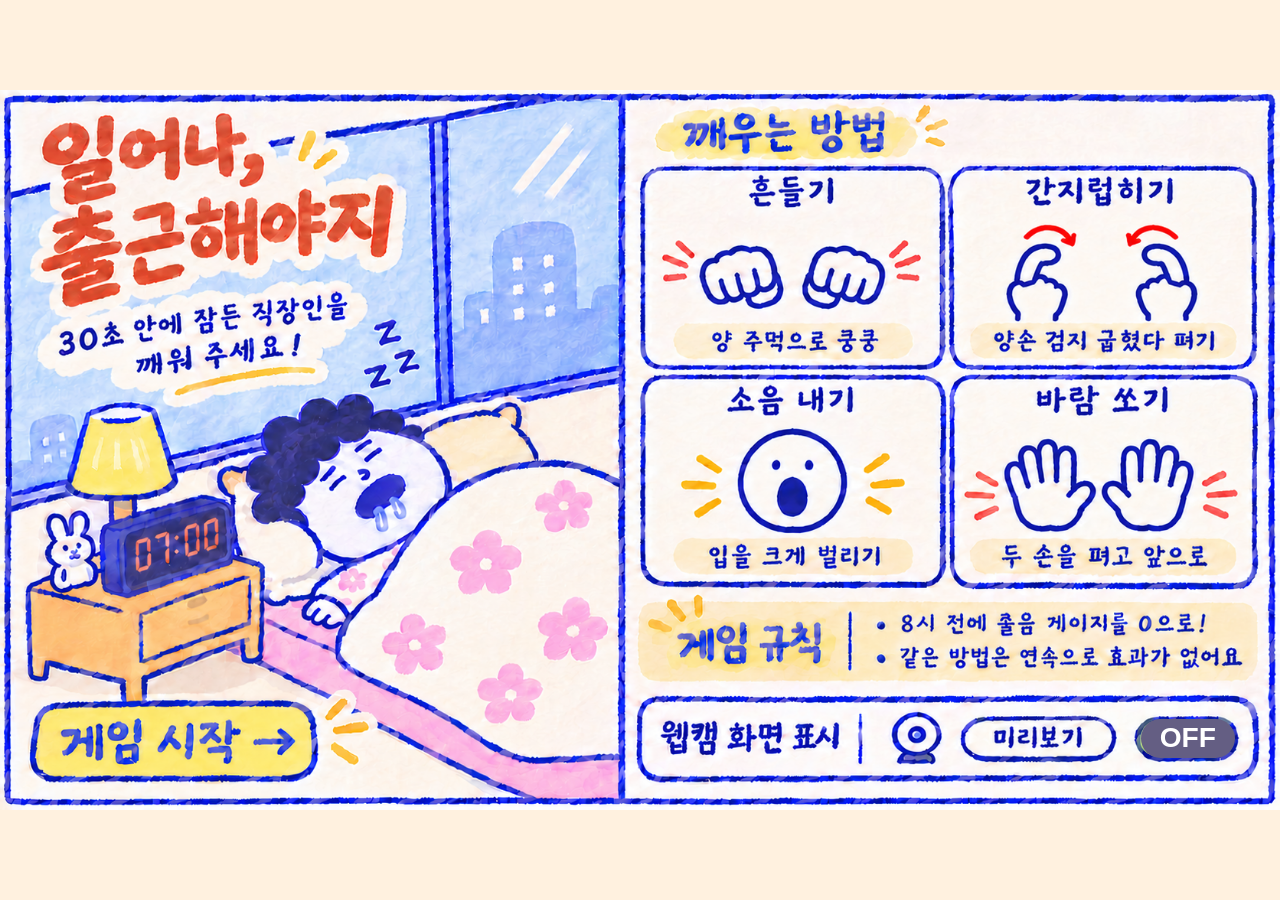
==== commit c2203adf: "Update only v2 tickle sound to selected male laugh" ====
--- a/v2/index.html
+++ b/v2/index.html
@@ -29,7 +29,7 @@
   <script src="wind-motion.js?v=20261113-analog-audio1" defer></script>
   <script src="hand-motion.js?v=20261113-analog-audio1" defer></script>
   <script src="face-motion.js?v=20261113-analog-audio1" defer></script>
-  <script src="game-audio.js?v=on-the-other-side-3" defer></script>
+  <script src="game-audio.js?v=male-laugh-v2-1" defer></script>
   <script src="script.js?v=gouache-effects-3" defer></script>
 </head>
 <body class="on-start">
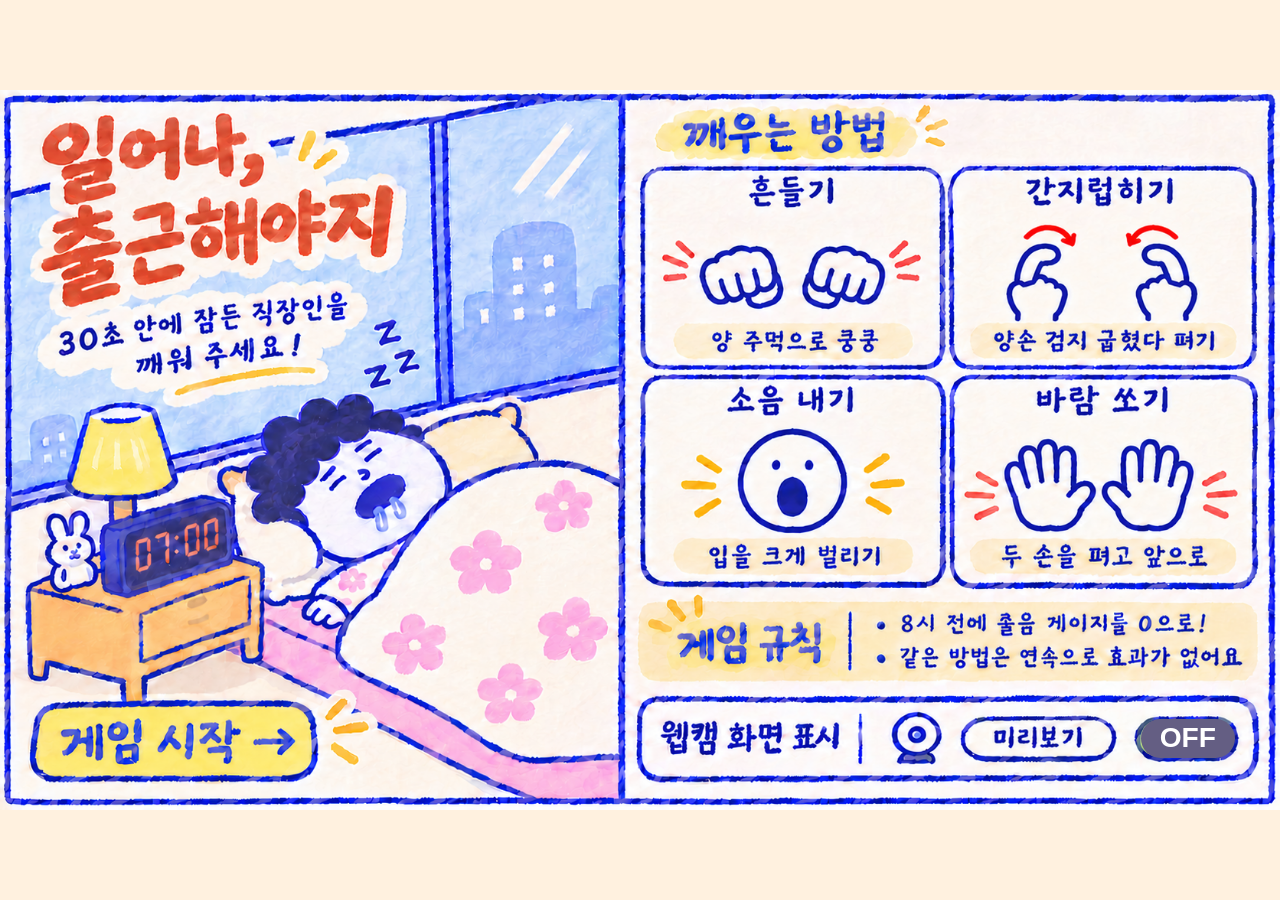
==== commit 3713cfb6: "Deploy larger v2 skill text without resizing boxes" ====
--- a/v2/index.html
+++ b/v2/index.html
@@ -11,7 +11,7 @@
   <link rel="stylesheet" href="game-screen.css?v=20261113-analog-audio1">
   <link rel="stylesheet" href="result-scene.css?v=20261113-analog-audio1">
   <link rel="stylesheet" href="analog-ui.css?v=gouache-fixes-1">
-  <link rel="stylesheet" href="gouache-game.css?v=5">
+  <link rel="stylesheet" href="gouache-game.css?v=skill-type-6">
   <link rel="preload" href="start-gouache.png?v=4" as="image">
   <link rel="preload" href="gouache-room-v2.png" as="image">
   <link rel="preload" href="gouache-bed.png" as="image">
--- a/v2/gouache-game.css
+++ b/v2/gouache-game.css
@@ -39,9 +39,17 @@
 .game-controls progress::-moz-progress-bar { background: #f279ab; }
 .game-controls progress { height: 2cqw; }
 .game-controls .sleep-heading strong { color: #2333a1; background: transparent; border: 0; font-size: 1.7cqw; }
-.attack-buttons button { border: 2px solid #2834a2; background: #fff5e5; box-shadow: none; }
-.attack-instruction { margin-top: .3cqw; }
-@media (max-width: 900px) { .attack-buttons .gesture-art { width: 60px; height: 60px; } .game-controls progress { height: 24px; } .game-controls .sleep-heading strong { font-size: 22px; } }
+.attack-buttons button { border: 2px solid #2834a2; background: #fff5e5; box-shadow: none; padding-block: .15cqw; }
+.attack-buttons button > span, .attack-buttons button[data-gesture='tickle'] > span { align-self: center; padding-top: 0; font-size: 1.7cqw; line-height: 1.1; }
+.attack-instruction { margin-top: .12cqw; font-size: 1.25cqw; line-height: 1.1; }
+@media (max-width: 900px) {
+  .attack-buttons .gesture-art { width: 60px; height: 60px; }
+  .attack-buttons button { padding-block: 8px; }
+  .attack-buttons button > span, .attack-buttons button[data-gesture='tickle'] > span { font-size: 25px; }
+  .attack-instruction { margin-top: 4px; font-size: 16px; line-height: 1.2; }
+  .game-controls progress { height: 24px; }
+  .game-controls .sleep-heading strong { font-size: 22px; }
+}
 @media (prefers-reduced-motion: reduce) { .is-tickled .quake-bed::after { animation: none; opacity: 1; } }
 
 /* Fast repeated jolts stay within each furniture group's available space. */
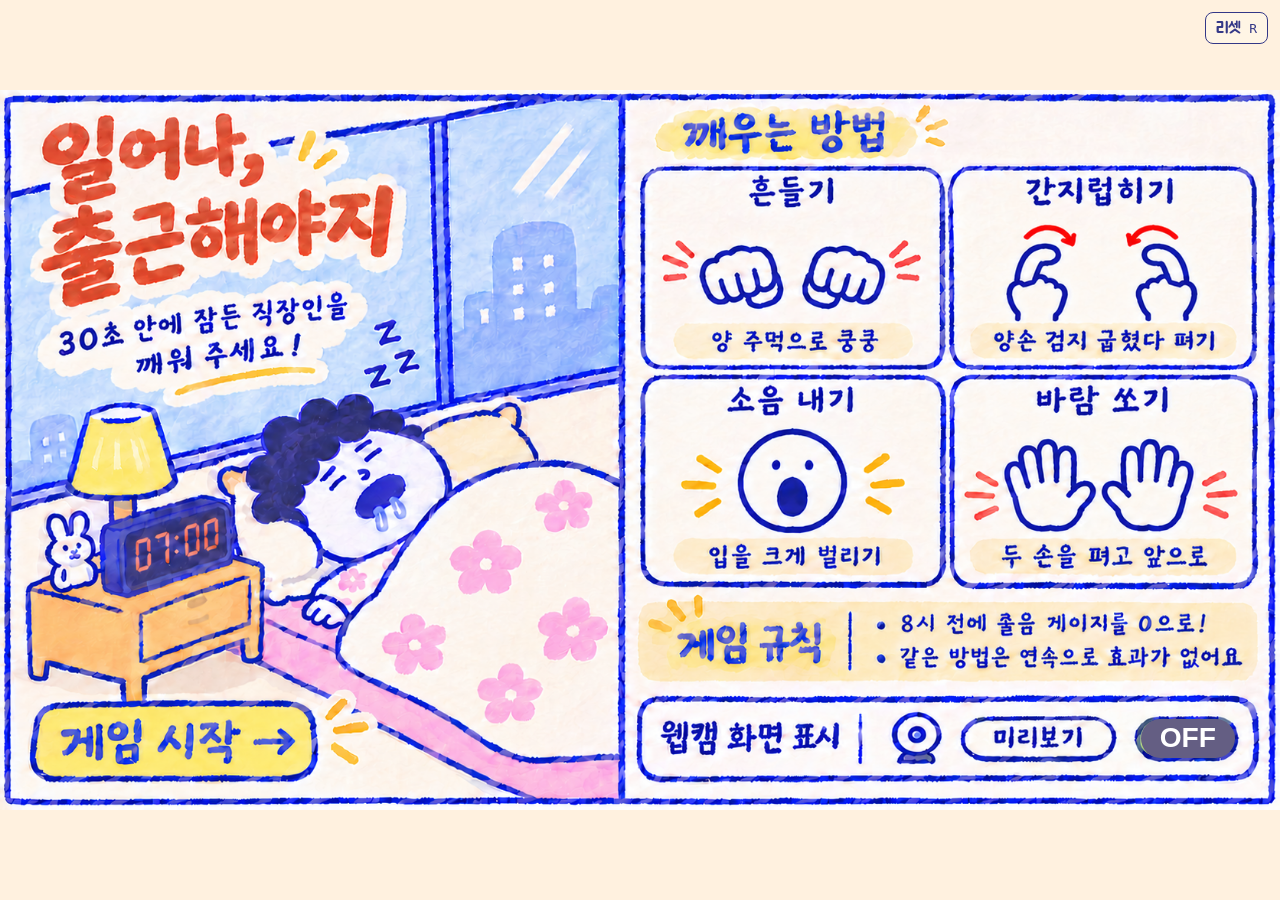
==== commit b008b68f: "Restore R key and reset button on exhibition v2" ====
--- a/v2/index.html
+++ b/v2/index.html
@@ -20,6 +20,8 @@
   <link rel="preload" href="gouache-tickle.png" as="image">
   <link rel="preload" href="gouache-empty.png" as="image">
   <link rel="preload" href="gouache-failure.png" as="image">
+  <link rel="stylesheet" href="reset.css">
+  <script src="reset.js" defer></script>
   <script src="motion-input.js?v=gouache-1" defer></script>
   <script src="room-effects.js?v=gouache-1" defer></script>
   <script src="camera-framing.js?v=20261113-analog-audio1" defer></script>
@@ -33,6 +35,7 @@
   <script src="script.js?v=gouache-effects-3" defer></script>
 </head>
 <body class="on-start">
+  <button class="reset-button" id="reset-button" type="button" aria-keyshortcuts="R">리셋 <kbd>R</kbd></button>
   <div class="shell">
     <main>
       <section class="start-screen" id="start-screen" aria-labelledby="game-title">
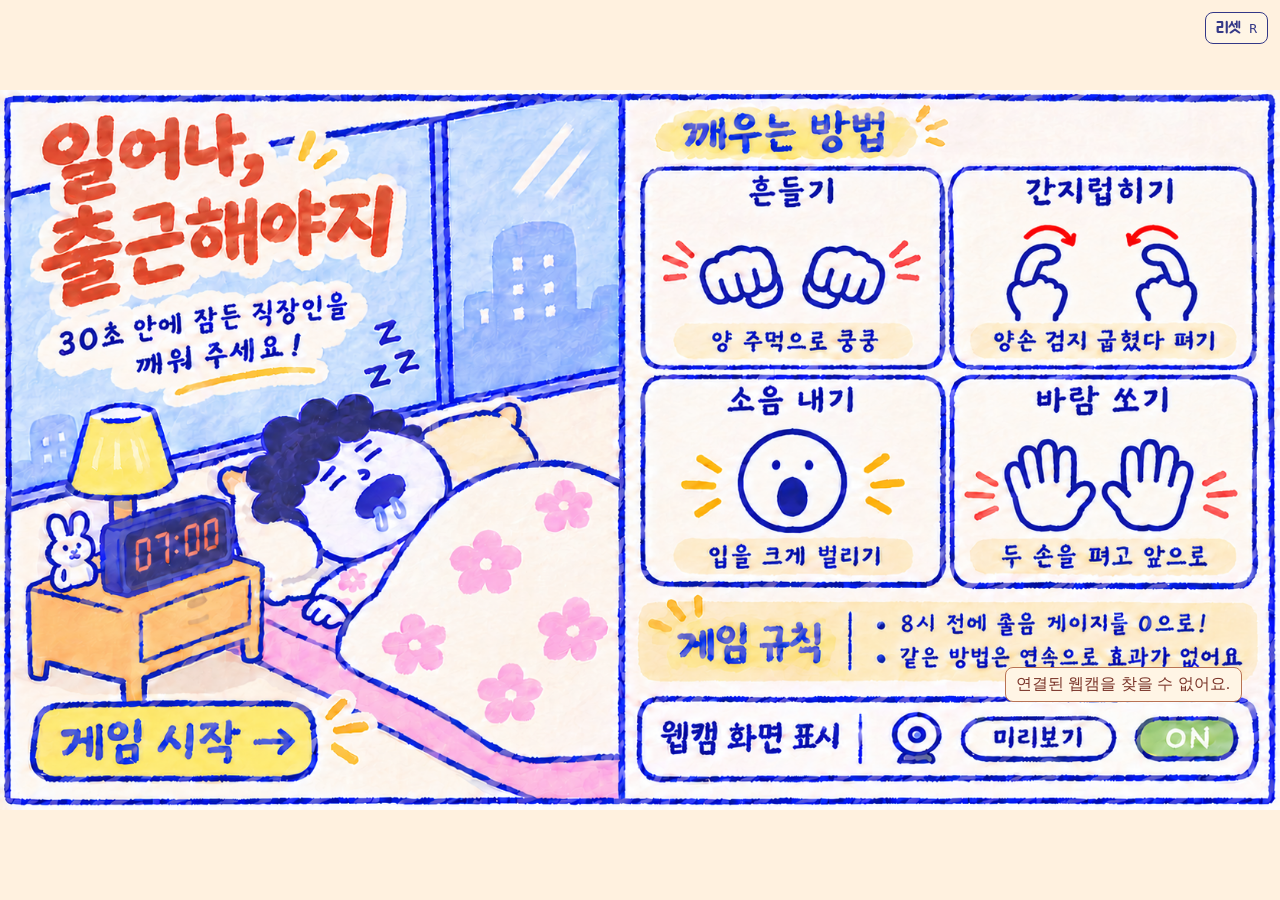
==== commit 3cd0b1fc: "Keep v2 webcam display switch usable and show connection errors" ====
--- a/v2/index.html
+++ b/v2/index.html
@@ -10,7 +10,7 @@
   <link rel="stylesheet" href="start-screen.css?v=20261113-analog-audio1">
   <link rel="stylesheet" href="game-screen.css?v=20261113-analog-audio1">
   <link rel="stylesheet" href="result-scene.css?v=20261113-analog-audio1">
-  <link rel="stylesheet" href="analog-ui.css?v=gouache-fixes-1">
+  <link rel="stylesheet" href="analog-ui.css?v=camera-status-1">
   <link rel="stylesheet" href="gouache-game.css?v=skill-type-6">
   <link rel="preload" href="start-gouache.png?v=4" as="image">
   <link rel="preload" href="gouache-room-v2.png" as="image">
@@ -32,7 +32,7 @@
   <script src="hand-motion.js?v=20261113-analog-audio1" defer></script>
   <script src="face-motion.js?v=20261113-analog-audio1" defer></script>
   <script src="game-audio.js?v=male-laugh-v2-1" defer></script>
-  <script src="script.js?v=gouache-effects-3" defer></script>
+  <script src="script.js?v=camera-status-1" defer></script>
 </head>
 <body class="on-start">
   <button class="reset-button" id="reset-button" type="button" aria-keyshortcuts="R">리셋 <kbd>R</kbd></button>
--- a/v2/analog-ui.css
+++ b/v2/analog-ui.css
@@ -8,9 +8,22 @@
 
 /* 그림에 포함된 내용도 화면 읽기 프로그램에서 읽을 수 있습니다. */
 .start-hero h1, .start-hero .intro, .guide-heading, .gesture-cards, .rules-panel,
-.start-camera-help, #start-camera-status {
+.start-camera-help {
   position: absolute; width: 1px; height: 1px; padding: 0; margin: 0;
   overflow: hidden; clip-path: inset(50%); white-space: nowrap;
+}
+#start-camera-status {
+  position: absolute;
+  right: 3%;
+  bottom: 15%;
+  max-width: 47%;
+  margin: 0;
+  padding: .35em .65em;
+  border: 1px solid #b97354;
+  border-radius: 8px;
+  background: #fff5e5;
+  color: #7a3429;
+  font-size: clamp(10px, min(1.25vw, 2.2dvh), 20px);
 }
 .start-hero .primary, .start-camera #preview-button, .start-camera-label, .start-camera .toggle-control {
   position: absolute; min-height: 0; margin: 0; padding: 0; border: 0;
